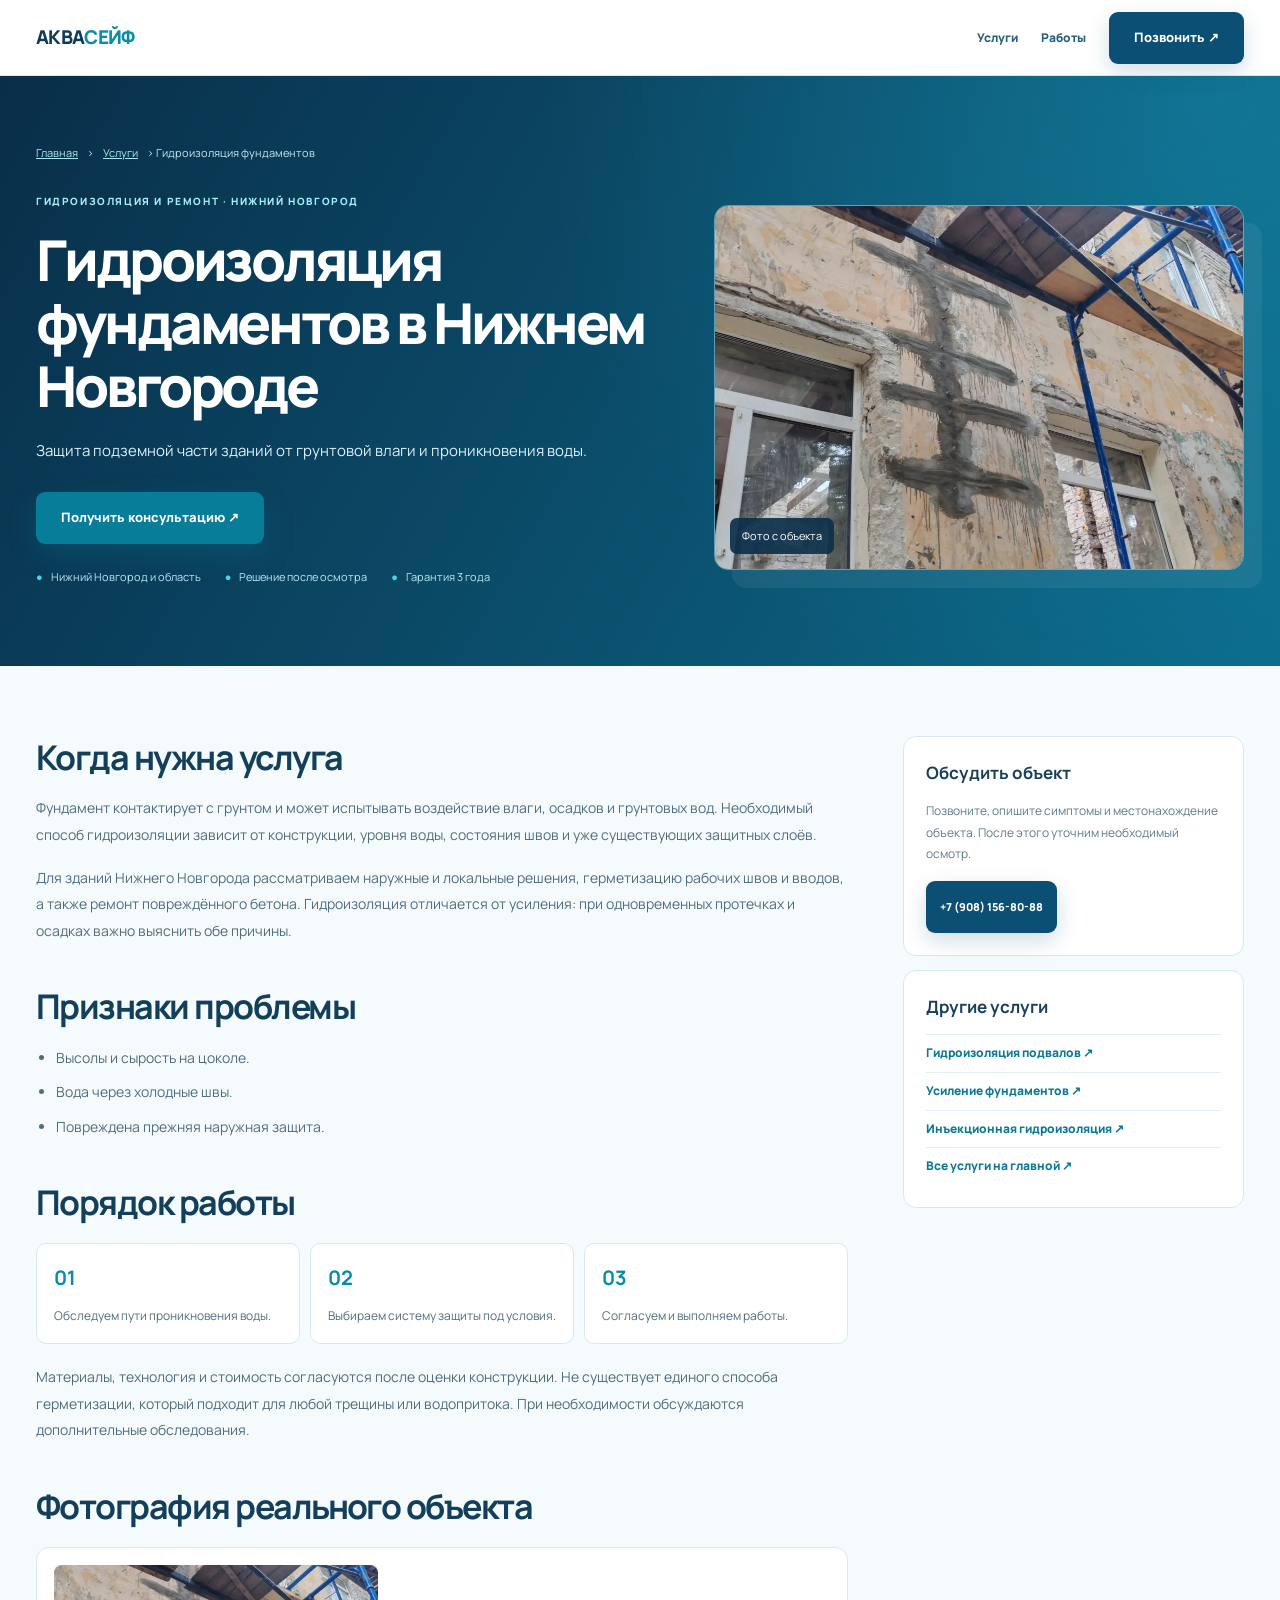
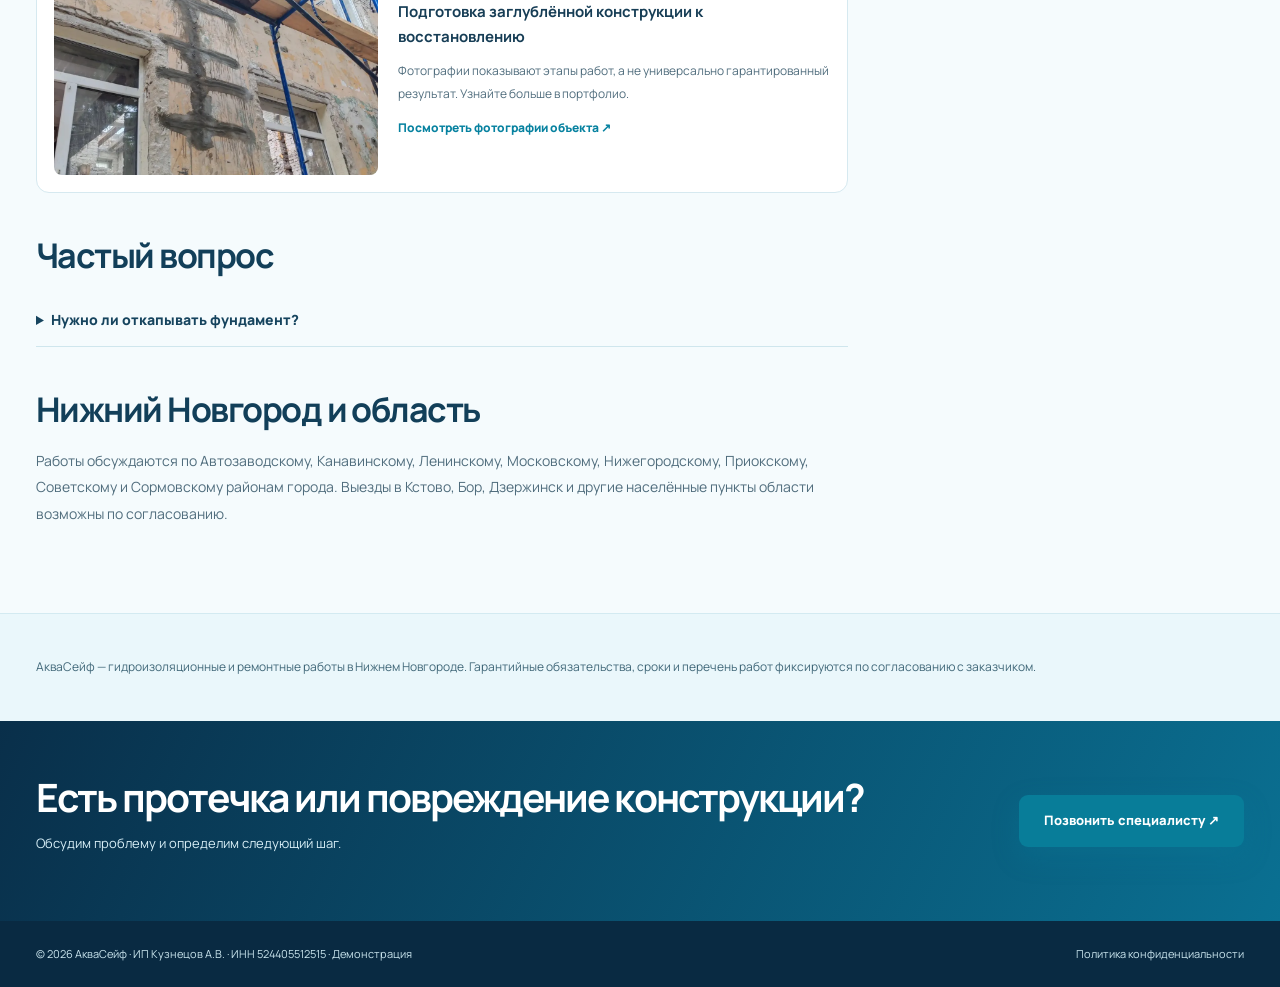
==== uslugi/gidroizolyatsiya-fundamentov/index.html @ 8ad3206c "feat: prepare local SEO service pages and improve AquaSeif indexing structure" ====
<!doctype html><html lang="ru"><head>
<meta charset="utf-8"><meta name="viewport" content="width=device-width,initial-scale=1"><meta name="theme-color" content="#0b4f74">
<title>Гидроизоляция фундаментов в Нижнем Новгороде | АкваСейф</title>
<meta name="description" content="Гидроизоляция фундаментов в Нижнем Новгороде. Защита подземной части зданий от грунтовой влаги и проникновения воды. Реальные фото и консультации. +7 (908) 156-80-88.">
<meta name="robots" content="noindex,nofollow">
<link rel="icon" href="../../assets/favicon.svg" type="image/svg+xml">
<link rel="preconnect" href="https://fonts.googleapis.com"><link rel="preconnect" href="https://fonts.gstatic.com" crossorigin>
<link href="https://fonts.googleapis.com/css2?family=Manrope:wght@400;500;600;700;800&display=swap" rel="stylesheet">
<link rel="stylesheet" href="../../assets/styles.css?v=seo-1">
<script type="application/ld+json">{"@context":"https://schema.org","@type":"Service","name":"Гидроизоляция фундаментов","serviceType":"Гидроизоляция фундаментов","provider":{"@type":"Organization","name":"АкваСейф","telephone":"+79081568088"},"areaServed":[{"@type":"City","name":"Нижний Новгород"},{"@type":"AdministrativeArea","name":"Нижегородская область"}]}</script></head>
<body class="seo-page"><a class="skip" href="#main">Перейти к содержимому</a>
<header class="seo-top"><div class="wrap seo-topinner"><a class="seo-brand" href="../../index.html">АКВА<span>СЕЙФ</span></a><nav class="seo-nav" aria-label="Навигация"><a href="../../index.html#services">Услуги</a><a href="../../index.html#case-studies">Работы</a><a class="button button-dark" href="tel:+79081568088">Позвонить ↗</a></nav></div></header>
<main id="main"><section class="seo-hero"><div class="wrap"><div class="seo-breadcrumbs"><a href="../../index.html">Главная</a><span>›</span><a href="../../index.html#services">Услуги</a><span>› Гидроизоляция фундаментов</span></div>
<div class="seo-herogrid"><div><span class="kicker">ГИДРОИЗОЛЯЦИЯ И РЕМОНТ · НИЖНИЙ НОВГОРОД</span><h1>Гидроизоляция фундаментов в Нижнем Новгороде</h1><p>Защита подземной части зданий от грунтовой влаги и проникновения воды.</p><a href="tel:+79081568088" class="button button-accent">Получить консультацию ↗</a><div class="seo-facts"><span>Нижний Новгород и область</span><span>Решение после осмотра</span><span>Гарантия 3 года</span></div></div>
<div class="seo-heroimg"><img src="../../assets/images/foundation-prep.webp" width="1000" height="900" alt="Подготовка заглублённой конструкции к восстановлению" fetchpriority="high"><span>Фото с объекта</span></div></div></div></section>
<div class="seo-body"><div class="wrap seo-bodygrid"><article class="seo-article">
<h2>Когда нужна услуга</h2><p>Фундамент контактирует с грунтом и может испытывать воздействие влаги, осадков и грунтовых вод. Необходимый способ гидроизоляции зависит от конструкции, уровня воды, состояния швов и уже существующих защитных слоёв.</p><p>Для зданий Нижнего Новгорода рассматриваем наружные и локальные решения, герметизацию рабочих швов и вводов, а также ремонт повреждённого бетона. Гидроизоляция отличается от усиления: при одновременных протечках и осадках важно выяснить обе причины.</p>
<h2>Признаки проблемы</h2><ul><li>Высолы и сырость на цоколе.</li><li>Вода через холодные швы.</li><li>Повреждена прежняя наружная защита.</li></ul>
<h2>Порядок работы</h2><div class="seo-steps"><div><b>01</b><p>Обследуем пути проникновения воды.</p></div><div><b>02</b><p>Выбираем систему защиты под условия.</p></div><div><b>03</b><p>Согласуем и выполняем работы.</p></div></div>
<p>Материалы, технология и стоимость согласуются после оценки конструкции. Не существует единого способа герметизации, который подходит для любой трещины или водопритока. При необходимости обсуждаются дополнительные обследования.</p>
<h2>Фотография реального объекта</h2><div class="seo-case"><img src="../../assets/images/foundation-prep.webp" width="750" height="600" loading="lazy" alt="Подготовка заглублённой конструкции к восстановлению"><div><strong>Подготовка заглублённой конструкции к восстановлению</strong><p>Фотографии показывают этапы работ, а не универсально гарантированный результат. Узнайте больше в портфолио.</p><a href="../../index.html#case-seams">Посмотреть фотографии объекта ↗</a></div></div>
<h2>Частый вопрос</h2><div class="seo-faq"><details><summary>Нужно ли откапывать фундамент?</summary><p>Не всегда. Локальные дефекты иногда устраняются изнутри, но для наружной защиты бывает нужен доступ к фундаменту.</p></details></div>
<h2>Нижний Новгород и область</h2><p>Работы обсуждаются по Автозаводскому, Канавинскому, Ленинскому, Московскому, Нижегородскому, Приокскому, Советскому и Сормовскому районам города. Выезды в Кстово, Бор, Дзержинск и другие населённые пункты области возможны по согласованию.</p>
</article><aside class="seo-side"><div class="seo-sidebox"><h3>Обсудить объект</h3><p>Позвоните, опишите симптомы и местонахождение объекта. После этого уточним необходимый осмотр.</p><a class="button button-dark" href="tel:+79081568088">+7 (908) 156-80-88</a></div><div class="seo-sidebox"><h3>Другие услуги</h3><a href="../gidroizolyatsiya-podvalov/">Гидроизоляция подвалов ↗</a><a href="../usilenie-fundamentov/">Усиление фундаментов ↗</a><a href="../inektsionnaya-gidroizolyatsiya/">Инъекционная гидроизоляция ↗</a><a href="../../index.html#services">Все услуги на главной ↗</a></div></aside></div></div>
<div class="seo-geo"><div class="wrap"><p>АкваСейф — гидроизоляционные и ремонтные работы в Нижнем Новгороде. Гарантийные обязательства, сроки и перечень работ фиксируются по согласованию с заказчиком.</p></div></div>
<div class="seo-bottomcta"><div class="wrap"><div><h2>Есть протечка или повреждение конструкции?</h2><p>Обсудим проблему и определим следующий шаг.</p></div><a class="button button-accent" href="tel:+79081568088">Позвонить специалисту ↗</a></div></div>
</main><footer class="seo-foot"><div class="wrap"><span>© 2026 АкваСейф · ИП Кузнецов А.В. · ИНН 524405512515 · Демонстрация</span><a href="../../privacy.html">Политика конфиденциальности</a></div></footer></body></html>
---- assets/styles.css ----
:root{--ink:#102630;--ink2:#193843;--accent:#78d9d3;--accent2:#32b6b5;--sand:#f5f5f0;--paper:#fff;--mist:#e9f0ef;--muted:#62727a;--line:#dce4e3;--radius:18px;--wrap:1240px;--ease:cubic-bezier(.22,1,.36,1)}
*,*::before,*::after{box-sizing:border-box}html{scroll-behavior:smooth;scroll-padding-top:90px}body{margin:0;background:var(--paper);color:var(--ink);font:15px/1.65 Manrope,Arial,sans-serif;-webkit-font-smoothing:antialiased}body.no-scroll{overflow:hidden}a{color:inherit;text-decoration:none}img,video,svg{max-width:100%}button,input,select,textarea{font:inherit}button{cursor:pointer}a,button{outline-offset:4px}::selection{background:#a5e7e0;color:#102630}.wrap{width:min(calc(100% - 72px),var(--wrap));margin:auto}.skip{position:fixed;left:16px;top:-80px;background:white;padding:12px 16px;z-index:300}.skip:focus{top:8px}.announcement{height:36px;background:#0b1d27;color:#b7c9ca;font-size:11px;font-weight:700;letter-spacing:.035em}.announcement-inner{height:100%;display:flex;justify-content:space-between;align-items:center}.live-dot,.photo-label-dot{display:inline-block;width:7px;height:7px;border-radius:50%;background:#83e8c7;box-shadow:0 0 0 4px rgba(131,232,199,.12);margin-right:9px}.site-header{background:#fff;border-bottom:1px solid #e4ebeb;position:sticky;top:0;z-index:90;transition:box-shadow .2s}.site-header.scrolled{box-shadow:0 8px 28px #0b263011}.nav-shell{min-height:82px;display:flex;align-items:center;gap:26px;justify-content:space-between}.logo{display:flex;align-items:center;gap:12px;flex-shrink:0}.logo-symbol{width:47px;height:47px;display:grid;place-items:center;background:var(--ink);border-radius:12px;color:var(--accent)}.logo-symbol svg{width:35px;height:35px}.logo-type strong{font-weight:800;font-size:23px;line-height:1;letter-spacing:-.055em;display:block}.logo-type strong span,.footer-brand span{color:#229eaa}.logo-type small{display:block;margin-top:4px;font-size:9px;letter-spacing:.05em;color:#63757b}.nav-links{display:flex;gap:24px;align-items:center}.nav-links a{font-weight:750;font-size:12px;white-space:nowrap;transition:color .2s}.nav-links a:hover{color:#16858f}.nav-contacts{display:flex;gap:22px;align-items:center}.header-phone{font-size:14px;font-weight:800;white-space:nowrap}.button{min-height:52px;padding:14px 24px;border:1px solid transparent;display:inline-flex;align-items:center;justify-content:space-between;gap:26px;font-weight:800;font-size:13px;border-radius:9px;transition:background .25s,transform .25s,color .25s,border-color .25s;white-space:nowrap;text-align:left}.button:not(:disabled):hover{transform:translateY(-3px)}.button span{font-size:20px;line-height:1}.button-small{min-height:42px;padding:10px 15px;gap:14px;font-size:11px}.button-dark{background:var(--ink);color:#fff}.button-dark:hover{background:#20515b}.button-accent{background:var(--accent);color:var(--ink)}.button-accent:hover{background:#a6f0e5}.button-outline{border-color:#ffffff66;color:white;background:#ffffff0d}.button-outline:hover{background:#ffffff22}.menu-toggle{display:none;width:44px;height:44px;border:1px solid var(--line);border-radius:9px;background:#fff;padding:13px;flex-direction:column;gap:5px}.menu-toggle span{height:2px;width:100%;background:var(--ink);transition:.2s}.hero{position:relative;overflow:hidden;background:#102630;color:#fff}.hero-backdrop{position:absolute;inset:0;pointer-events:none;background:radial-gradient(ellipse at 48% 5%,#26747755,transparent 55%),linear-gradient(120deg,#0d1d28,#132e37 64%,#112631)}.hero-backdrop:after{content:"";position:absolute;inset:0;background-image:linear-gradient(#ffffff04 1px,transparent 1px),linear-gradient(90deg,#ffffff04 1px,transparent 1px);background-size:60px 60px;mask-image:linear-gradient(to right,transparent,black)}.hero-grid{display:grid;grid-template-columns:1fr .86fr;align-items:center;gap:72px;min-height:690px;position:relative;z-index:1;padding-top:85px;padding-bottom:88px}.eyebrow,.kicker{display:inline-flex;align-items:center;gap:12px;font-size:10px;font-weight:800;letter-spacing:.16em;color:#128a91;text-transform:uppercase}.eyebrow-light{color:#92d9d6}.eyebrow-mark{width:24px;height:1px;background:currentColor}.hero h1{font-size:clamp(45px,5.8vw,78px);font-weight:800;line-height:1.075;letter-spacing:-.062em;margin:26px 0 26px}.hero h1 span{color:var(--accent)}.hero-lead{font-size:16px;line-height:1.9;color:#c4d6d8;max-width:570px;margin:0}.hero-buttons{display:flex;gap:14px;flex-wrap:wrap;margin:36px 0 52px}.hero-metrics{display:flex;gap:35px;flex-wrap:wrap;padding-top:28px;border-top:1px solid #ffffff2c}.hero-metrics div{display:flex;flex-direction:column;gap:1px}.hero-metrics strong{font-size:20px;letter-spacing:-.04em}.hero-metrics span{font-size:11px;color:#a7bfc2}.hero-media{position:relative;align-self:stretch;min-height:530px;border:1px solid #ffffff2e;border-radius:18px;overflow:hidden;background:#233a42;box-shadow:24px 30px 85px #06191c60}.hero-media>img{width:100%;height:100%;display:block;object-fit:cover;object-position:42% center;filter:contrast(1.05) saturate(.82)}.hero-media:after{content:"";position:absolute;inset:0;pointer-events:none;background:linear-gradient(180deg,#07192388,transparent 30%,transparent 60%,#071923bd)}.hero-photo-label{position:absolute;z-index:2;left:24px;top:24px;padding:11px 14px;background:#102d37e8;border:1px solid #ffffff50;border-radius:6px;font-size:9px;letter-spacing:.1em;font-weight:800}.photo-label-sep{opacity:.6;margin:0 6px}.hero-media-caption{position:absolute;z-index:2;bottom:28px;left:28px;right:28px;display:flex;align-items:end;gap:20px;color:#fff;font-size:11px;font-weight:700;line-height:1.6}.caption-numeral{font-size:38px;line-height:1;letter-spacing:-.05em;color:var(--accent);white-space:nowrap}.hero-watermark{position:absolute;bottom:-80px;left:50%;font-size:clamp(110px,19vw,300px);font-weight:800;letter-spacing:-.1em;color:#ffffff06;transform:translateX(-50%);white-space:nowrap;user-select:none}.proof-strip{border-bottom:1px solid #e0e7e5;background:#eef4f2}.proof-grid{display:grid;grid-template-columns:repeat(4,1fr)}.proof-grid>div{display:flex;gap:13px;align-items:center;border-right:1px solid #d6dfdc;padding:21px 22px;font-weight:700;font-size:11px}.proof-grid>div:first-child{padding-left:0}.proof-grid>div:last-child{border:0}.proof-num{color:#14858c;font-weight:800}.section{padding:110px 0}.section-heading{margin-bottom:45px}.section-heading.split{display:grid;grid-template-columns:1.2fr .7fr;gap:65px;align-items:end}.section-heading h2,.about h2,.faq h2,.contact-copy h2,.geo-section h2,.video-heading h2{font-size:clamp(36px,4.4vw,58px);letter-spacing:-.06em;line-height:1.14;margin:16px 0 0;font-weight:800}.section-heading h2 em,.about h2 em,.faq h2 em,.contact-copy h2 em,.geo-section h2 em{font-style:normal;color:#209da5}.section-heading p{color:#6c7c82;margin:0 0 4px;line-height:1.9;font-size:14px}.problem-grid{display:grid;grid-template-columns:repeat(4,1fr);gap:15px}.problem{display:flex;flex-direction:column;min-height:305px;border:1px solid #e2e9e8;background:var(--sand);padding:27px 25px;transition:transform .3s var(--ease),box-shadow .3s,border-color .3s;border-radius:12px}.problem:hover{transform:translateY(-7px);border-color:#9bccca;box-shadow:0 22px 40px #152d3315}.problem-idx{font-size:10px;color:#6f8588;letter-spacing:.08em;font-weight:800}.problem-glyph{font-size:45px;color:#3698a0;margin:21px 0 8px;line-height:1}.problem h3{font-size:19px;line-height:1.3;letter-spacing:-.04em;margin:12px 0 8px}.problem p{font-size:12px;color:#728086;line-height:1.85;margin:0 0 16px}.text-arrow{margin-top:auto;color:#167e87;font-weight:800;font-size:11px}.services{background:#102630;color:#fff;position:relative}.services:before{content:"";position:absolute;right:0;top:0;height:100%;width:35%;background:radial-gradient(circle at top,#1a5c5f44,transparent 60%);pointer-events:none}.section-heading.light p{color:#adc2c4}.section-heading.light .kicker{color:var(--accent)}.section-heading.light h2 em{color:var(--accent)}.service-list{border-top:1px solid #66808465}.service-item{display:grid;grid-template-columns:65px 1fr 36px;gap:20px;align-items:center;padding:25px 12px 25px 0;border-bottom:1px solid #66808465;transition:background .25s,padding .25s}.service-item:hover{background:#ffffff09;padding-left:15px}.service-item>span{font-size:11px;font-weight:800;color:#80d4d1}.service-item h3{margin:0 0 5px;line-height:1.35;letter-spacing:-.035em;font-size:22px}.service-item p{margin:0;color:#a9bfc1;font-size:12px}.service-item>b{font-size:26px;font-weight:400;color:var(--accent)}.engineering{background:#f3f6f4}.engineering-grid{display:grid;grid-template-columns:1.6fr .8fr;gap:22px}.diagram-card{padding:20px;border:1px solid #d5dfdb;border-radius:16px;background:#fff}.diagram-top{display:flex;justify-content:space-between;align-items:center;gap:12px;font-weight:800;font-size:9px;color:#60767b;letter-spacing:.065em}.diagram-status{color:#07947d}.diagram-status i{display:inline-block;width:7px;height:7px;background:#23b89c;border-radius:50%;margin-right:5px}.crack-svg{width:100%;height:auto;display:block;margin-top:10px}.diagram-water{animation:water-move 2s linear infinite}.diagram-legend{border-top:1px solid var(--line);padding-top:17px;display:flex;gap:18px;flex-wrap:wrap;font-size:10px;font-weight:700;color:#587176}.diagram-legend i{display:inline-block;width:16px;height:4px;vertical-align:middle;margin-right:4px;border-radius:5px}.legend-water{background:#0a9cb8}.legend-seal{background:#20b69a}.legend-pack{background:#273e43}.diagram-note{font-size:10px;color:#7a898d;margin:14px 0 0;line-height:1.7}.engineering-copy{padding:39px 33px;background:var(--ink);color:#fff;border-radius:16px;display:flex;flex-direction:column}.small-label{color:var(--accent);font-size:10px;font-weight:800;letter-spacing:.1em}.engineering-copy h3{font-size:29px;line-height:1.22;letter-spacing:-.045em;margin:19px 0}.engineering-copy p,.engineering-copy li{color:#bdd1d1;font-size:12px;line-height:1.9}.engineering-copy ul{padding-left:18px;margin:15px 0 30px}.engineering-copy li{margin:8px 0}.engineering-copy .button{margin-top:auto;background:var(--accent);color:var(--ink)}.portfolio-section{background:white}.portfolio-grid{display:grid;grid-template-columns:1.25fr repeat(2,1fr);grid-template-rows:265px 265px;gap:17px}.portfolio-card{position:relative;overflow:hidden;border-radius:12px;margin:0;background:#203942}.portfolio-card.featured{grid-row:span 2}.photo-open{display:block;width:100%;height:100%}.portfolio-card img{width:100%;height:100%;object-fit:cover;display:block;transition:transform .75s var(--ease),filter .4s;filter:saturate(.88)}.portfolio-card:hover img{transform:scale(1.045);filter:saturate(1.02)}.portfolio-card:after{content:"";position:absolute;bottom:0;left:0;right:0;height:55%;background:linear-gradient(transparent,#071b24d9);pointer-events:none}.portfolio-card figcaption{pointer-events:none;position:absolute;z-index:2;bottom:22px;left:23px;right:15px;color:#fff;display:flex;flex-direction:column;gap:6px}.portfolio-card figcaption span{color:#a2e2dc;font-size:10px;font-weight:800;letter-spacing:.08em}.portfolio-card figcaption strong{font-size:17px;line-height:1.35;letter-spacing:-.025em}.portfolio-foot{margin-top:23px;display:flex;gap:20px;justify-content:space-between;align-items:center}.portfolio-foot p{max-width:670px;color:#6c7c80;font-size:11px;line-height:1.8}.more-photos{border:none;background:transparent;color:#147d83;font-size:12px;font-weight:800;white-space:nowrap;padding:15px 0}.more-photos span{padding-left:15px}.extra-gallery:not([hidden]){margin-top:20px;display:grid;grid-template-columns:repeat(5,1fr);gap:15px}.extra-gallery figure{margin:0}.extra-gallery img{width:100%;height:205px;object-fit:cover;border-radius:10px;display:block}.extra-gallery figcaption{font-size:11px;margin-top:7px;color:#5b7074}.video-section{background:#edf3f0;padding:85px 0}.video-grid{display:grid;grid-template-columns:1fr 330px;align-items:center;gap:95px}.video-heading h2{margin-bottom:22px}.video-heading p{color:#667c7c;line-height:1.9;max-width:620px}.video-heading .video-note{font-size:11px;color:#77908d}.inline-action{font-size:13px;color:#177d85;font-weight:800;display:inline-flex;gap:20px;margin-top:18px}.video-frame{border:7px solid var(--ink);border-radius:18px;overflow:hidden;background:#0a232a;position:relative;box-shadow:20px 20px 0 #d4e2dd}.video-frame video{display:block;width:100%;aspect-ratio:9/16;max-height:540px;object-fit:cover}.video-tag{position:absolute;bottom:12px;left:12px;font-size:9px;font-weight:800;background:#102c33da;color:#fff;padding:7px 10px;pointer-events:none;letter-spacing:.06em}.about{background:#fff}.about-grid{display:grid;grid-template-columns:.85fr 1.15fr;gap:105px;align-items:center}.about-photo{position:relative;height:665px;overflow:hidden;border-radius:15px;background:var(--ink)}.about-photo img{height:100%;width:100%;object-fit:cover;object-position:50% 40%;filter:saturate(.7)}.about-photo span{position:absolute;bottom:0;left:0;right:0;background:#102630e9;padding:16px 24px;color:#dce8e8;font-size:10px;font-weight:800;letter-spacing:.07em}.about-copy .about-lead{font-size:15px;color:#667b7d;margin:27px 0;line-height:1.9}.about-steps{border-top:1px solid var(--line)}.about-steps>div{display:grid;grid-template-columns:50px 1fr;padding:21px 0;border-bottom:1px solid var(--line);gap:12px}.about-steps>div>span{font-size:12px;color:#13959a;font-weight:800;padding-top:5px}.about-steps h3{margin:0 0 6px;font-size:17px;letter-spacing:-.025em}.about-steps p{color:#6b7e81;font-size:12px;margin:0;line-height:1.8}.warranty{display:flex;gap:19px;align-items:center;background:#eaf4f0;padding:22px;margin-top:28px;border-radius:11px}.warranty-icon{font-size:32px;color:#13999b}.warranty strong{font-size:18px}.warranty p{margin:0;font-size:11px;color:#667c7b}.geo-section{background:var(--ink);color:#fff;padding:90px 0;overflow:hidden}.geo-grid{display:grid;grid-template-columns:1.4fr .65fr;gap:50px;align-items:center}.geo-section .kicker{color:var(--accent)}.geo-section h2 em{color:var(--accent)}.geo-section p{max-width:670px;color:#b5c8c7}.districts{display:flex;flex-wrap:wrap;gap:9px;margin-top:30px}.districts span{padding:8px 13px;border:1px solid #ffffff35;border-radius:100px;font-size:11px;color:#d8e6e6}.geo-side{display:flex;flex-direction:column;align-items:center;text-align:center}.big-52{font-size:clamp(120px,17vw,230px);font-weight:800;line-height:.9;letter-spacing:-.1em;color:#74d4cc}.geo-line{height:1px;width:100%;background:#ffffff4b;margin:28px 0}.geo-side>span{color:#bbd0d0;font-size:13px;line-height:2}.faq{background:#fafbf9}.faq-grid{display:grid;grid-template-columns:.85fr 1.15fr;gap:90px}.faq-grid>div:first-child p{color:#718184;line-height:1.9;margin-top:23px}.faq-list{border-top:1px solid #d7e0df}.faq-list details{border-bottom:1px solid #d7e0df}.faq-list summary{list-style:none;display:flex;gap:15px;justify-content:space-between;align-items:center;cursor:pointer;padding:26px 5px 26px 0;font-size:15px;font-weight:800}.faq-list summary::-webkit-details-marker{display:none}.faq-list summary span{font-size:24px;font-weight:400;color:#188b93;transition:transform .2s}.faq-list details[open] summary span{transform:rotate(45deg)}.faq-list details p{font-size:12px;color:#66777d;line-height:1.9;padding-right:35px;margin:0 0 22px}.contact-section{background:#102630;color:#fff;padding:100px 0}.contact-grid{display:grid;grid-template-columns:1fr .95fr;gap:90px;align-items:center}.contact-copy .kicker{color:var(--accent)}.contact-copy h2 em{color:var(--accent)}.contact-copy>p{color:#b5c9ca;max-width:480px;margin:25px 0;line-height:1.95}.contact-phone{border-top:1px solid #ffffff3a;margin-top:50px;padding-top:23px;display:flex;flex-direction:column;gap:5px}.contact-phone small{color:#b8cdce}.contact-phone a{font-size:clamp(25px,3vw,40px);font-weight:800;letter-spacing:-.05em}.contact-hint{margin-top:17px;color:#a7c3c2;font-size:11px}.form-card{background:#fff;color:var(--ink);padding:34px;border-radius:16px}.form-title{margin-bottom:25px}.form-title span{color:#138991;font-size:10px;font-weight:800;letter-spacing:.08em}.form-title h3{font-size:28px;letter-spacing:-.045em;line-height:1.2;margin:9px 0}.form-fields{display:grid;grid-template-columns:repeat(2,1fr);gap:17px}.form-fields label{display:flex;flex-direction:column;gap:8px;font-size:11px;font-weight:800;color:#4f676b}.form-fields .full{grid-column:1/-1}.form-fields input,.form-fields select,.form-fields textarea{min-width:0;width:100%;background:#f6f8f7;border:1px solid #dce5e1;border-radius:8px;padding:13px 14px;color:var(--ink);font-size:13px;outline:none;transition:border-color .2s}.form-fields :is(input,textarea,select):focus{border-color:#2aa9aa}.form-fields textarea{resize:vertical}.honeypot{position:absolute;left:-10000px;width:1px;height:1px;overflow:hidden}.consent{display:flex;align-items:flex-start;gap:9px;margin:20px 0 15px;font-size:10px;color:#67787c;line-height:1.7}.consent input{margin:3px 0 0;accent-color:#138b8c}.consent a{color:#088490;text-decoration:underline}.submit{width:100%;font-size:11px;gap:10px;white-space:normal}.submit:disabled{cursor:not-allowed;opacity:.68}.form-status{color:#677e80;font-size:10px;line-height:1.7;margin:12px 0 0}.footer{background:#0a1b24;color:#d1e1e0;padding:45px 0}.footer-grid{display:grid;grid-template-columns:1fr .7fr .9fr;gap:40px;align-items:start}.footer-brand{font-size:24px;letter-spacing:-.07em;font-weight:800}.footer p{color:#94afb0;font-size:11px;line-height:1.8;max-width:320px}.footer-links{display:grid;grid-template-columns:1fr 1fr;gap:11px 22px;font-size:11px}.footer-links a:hover{color:var(--accent)}.footer-end{text-align:right;display:flex;flex-direction:column;gap:15px}.footer-end a{font-size:21px;font-weight:800;letter-spacing:-.04em}.footer-end small{font-size:10px;color:#8ba5a5}.lightbox:not([hidden]){position:fixed;z-index:300;inset:0;background:#05151af0;display:flex;align-items:center;justify-content:center;padding:55px 20px}.lightbox img{max-width:100%;max-height:100%;object-fit:contain}.lightbox-close{position:absolute;top:10px;right:20px;color:#fff;background:transparent;border:none;font-size:42px}.reveal{opacity:0;transform:translateY(22px);transition:opacity .75s var(--ease),transform .75s var(--ease)}.reveal.visible{opacity:1;transform:translateY(0)}@keyframes water-move{to{stroke-dashoffset:-64}}
@media (max-width:1180px){.nav-links{gap:14px}.nav-contacts{gap:10px}.header-phone{font-size:12px}.hero-grid{gap:35px}.section-heading.split{gap:35px}.video-grid{gap:55px}.about-grid{gap:55px}.contact-grid{gap:55px}}
@media (max-width:980px){.wrap{width:min(calc(100% - 44px),var(--wrap))}.announcement-right{display:none}.nav-shell{min-height:72px}.nav-links{position:absolute;top:100%;left:0;right:0;background:#fff;box-shadow:0 22px 25px #0b263025;padding:20px 26px 27px;display:none;flex-direction:column;align-items:stretch;gap:0}.nav-links.open{display:flex}.nav-links a{padding:13px 0;border-bottom:1px solid #eef2f1;font-size:14px}.menu-toggle{display:flex}.header-button{display:none}.hero-grid{grid-template-columns:1fr 1fr;min-height:0;gap:25px;padding:65px 0}.hero h1{font-size:clamp(42px,5.8vw,62px)}.hero-media{min-height:510px}.hero-metrics{gap:18px}.proof-grid{grid-template-columns:repeat(2,1fr)}.proof-grid>div{border-bottom:1px solid #d6dfdc}.section{padding:80px 0}.problem-grid{grid-template-columns:repeat(2,1fr)}.problem{min-height:275px}.engineering-grid{grid-template-columns:1fr}.engineering-copy{padding:30px}.portfolio-grid{grid-template-columns:1fr 1fr;grid-template-rows:repeat(3,245px)}.portfolio-card.featured{grid-row:span 2}.video-grid{grid-template-columns:1fr 260px}.about-grid{grid-template-columns:1fr 1fr}.about-photo{height:580px}.faq-grid{gap:45px}.contact-grid{gap:30px}.extra-gallery:not([hidden]){grid-template-columns:repeat(3,1fr)}}
@media (max-width:690px){.wrap{width:calc(100% - 36px)}.announcement{height:32px;font-size:9px}.nav-shell{min-height:68px;gap:8px}.logo-symbol{width:40px;height:40px}.logo-symbol svg{width:29px}.logo-type strong{font-size:20px}.logo-type small{font-size:8px}.nav-contacts{margin-left:auto}.header-phone{font-size:0;white-space:nowrap}.header-phone:before{content:'Позвонить';font-size:11px;font-weight:800}.menu-toggle{width:42px;height:42px}.hero-grid{display:flex;flex-direction:column;align-items:stretch;padding:55px 0 45px;gap:34px}.hero h1{font-size:clamp(41px,10.3vw,59px);margin:23px 0;line-height:1.11}.hero-lead{font-size:14px;line-height:1.85}.hero-buttons{margin:27px 0 32px;gap:10px}.hero-buttons .button{flex:1 1 100%;min-height:52px}.hero-metrics{gap:10px;padding-top:21px}.hero-metrics div{flex:1 1 calc(33.333% - 10px)}.hero-metrics strong{font-size:13px}.hero-metrics span{font-size:9px}.hero-media{height:350px;min-height:0;align-self:stretch}.hero-media>img{object-position:center 44%}.hero-photo-label{top:13px;left:13px;font-size:8px;padding:7px 9px}.hero-media-caption{bottom:16px;left:15px}.caption-numeral{font-size:25px}.proof-grid{grid-template-columns:1fr 1fr}.proof-grid>div{padding:14px 7px 14px 0;font-size:10px;line-height:1.4}.proof-grid>div:nth-child(even){border-right:0;padding-left:12px}.section{padding:65px 0}.section-heading{margin-bottom:27px}.section-heading.split{grid-template-columns:1fr;gap:20px}.section-heading h2,.about h2,.faq h2,.contact-copy h2,.geo-section h2,.video-heading h2{font-size:clamp(35px,9vw,47px)}.section-heading p{font-size:12px}.problem-grid{grid-template-columns:1fr 1fr;gap:10px}.problem{padding:19px 15px;min-height:265px}.problem-idx{font-size:8px}.problem-glyph{font-size:31px;margin:14px 0 6px}.problem h3{font-size:15px}.problem p{font-size:10px;line-height:1.75}.problem .text-arrow{font-size:9px}.service-item{grid-template-columns:28px 1fr 20px;gap:9px;padding:18px 0}.service-item h3{font-size:17px}.service-item p{font-size:10px}.service-item>b{font-size:19px}.engineering .wrap{width:calc(100% - 24px)}.diagram-card{padding:12px}.diagram-top{font-size:7px;flex-wrap:wrap}.diagram-legend{font-size:9px;gap:8px}.engineering-copy{padding:28px 22px}.engineering-copy h3{font-size:25px}.portfolio-grid{grid-template-columns:1fr 1fr;grid-template-rows:repeat(3,205px);gap:9px}.portfolio-card figcaption{left:11px;bottom:11px;right:8px;gap:2px}.portfolio-card figcaption span{font-size:7px}.portfolio-card figcaption strong{font-size:11px}.portfolio-foot{align-items:flex-start;flex-direction:column;gap:5px}.portfolio-foot p{font-size:10px}.extra-gallery:not([hidden]){grid-template-columns:repeat(2,1fr);gap:10px}.extra-gallery img{height:160px}.video-section{padding:65px 0}.video-grid{grid-template-columns:1fr;gap:25px}.video-frame{width:min(320px,100%);margin:auto;border-width:6px;box-shadow:12px 12px 0 #d4e2dd}.about-grid{grid-template-columns:1fr;gap:35px}.about-photo{height:355px}.about-photo img{object-position:center 50%}.about-copy .about-lead{font-size:13px;margin:15px 0}.geo-section{padding:60px 0}.geo-grid{grid-template-columns:1fr;gap:25px}.geo-side{flex-direction:row;gap:20px;align-items:center;justify-content:flex-start;text-align:left}.big-52{font-size:95px}.geo-line{display:none}.geo-side>span{font-size:11px}.districts span{font-size:9px;padding:7px 10px}.faq-grid{grid-template-columns:1fr;gap:28px}.faq-list summary{font-size:12px;padding:19px 0}.contact-section{padding:65px 0}.contact-grid{grid-template-columns:1fr;gap:35px}.contact-phone{margin-top:25px}.form-card{padding:24px 19px}.form-fields{grid-template-columns:1fr;gap:12px}.form-title h3{font-size:25px}.footer-grid{grid-template-columns:1fr;gap:22px}.footer-end{text-align:left}.footer-links{max-width:350px}}
@media (max-width:370px){.wrap{width:calc(100% - 26px)}.logo-type strong{font-size:18px}.header-phone:before{font-size:10px}.hero h1{font-size:38px}.hero-metrics strong{font-size:11px}.problem-grid{grid-template-columns:1fr}.problem{min-height:220px}.portfolio-grid{grid-template-rows:repeat(3,175px)}}
@media (prefers-reduced-motion:reduce){html{scroll-behavior:auto}*,*::before,*::after{animation:none!important;transition:none!important}.reveal{opacity:1;transform:none}}


/* Demo v2.1: interactive engineering diagram and mobile-first actions */
.diagram-switch{display:flex;flex-wrap:wrap;gap:8px;padding:14px 16px 0}
.diagram-switch button{padding:11px 15px;min-height:44px;border:1px solid #b5c9c8;border-radius:8px;background:#e9f0ef;color:#31555d;font-size:12px;font-weight:800;transition:background .2s,border-color .2s,color .2s}
.diagram-switch button[aria-pressed="true"]{background:#102f39;color:#fff;border-color:#102f39}
.diagram-switch button:focus-visible{outline:3px solid #48b9b7;outline-offset:2px}
.diagram-stage-copy{font-size:12px;line-height:1.7;margin:0 16px 12px;padding:12px 15px;background:#e8f1ef;border-left:3px solid #2a9fac;color:#355a62}
.diagram-seal,.diagram-packer,.diagram-water{transition:opacity .45s ease}
.diagram-card[data-stage="water"] .diagram-seal,.diagram-card[data-stage="water"] .diagram-packer{opacity:0}
.diagram-card[data-stage="sealed"] .diagram-water{opacity:0;animation:none}
.diagram-card[data-stage="water"] .legend-seal{opacity:.4}
.mobile-contact-bar{display:none}
.lightbox-prev,.lightbox-next{position:absolute;top:50%;transform:translateY(-50%);z-index:1;width:48px;height:56px;border:1px solid #ffffff55;background:#0c2d37b8;color:#fff;font-size:35px;border-radius:10px}
.lightbox-prev{left:15px}.lightbox-next{right:15px}
.lightbox-counter{position:absolute;bottom:14px;left:50%;transform:translateX(-50%);color:#e5f0f0;background:#102630bb;padding:5px 13px;border-radius:20px;font-size:12px;font-weight:800}
.lightbox-close{z-index:2}
@media(max-width:690px){
 body{padding-bottom:calc(68px + env(safe-area-inset-bottom,0px))}
 .mobile-contact-bar{position:fixed;bottom:0;left:0;right:0;display:flex;gap:8px;padding:9px 13px calc(9px + env(safe-area-inset-bottom,0px));z-index:110;background:#ffffffed;backdrop-filter:blur(14px);border-top:1px solid #dae6e5;box-shadow:0 -8px 30px #10263016}
 .mobile-contact-bar a{min-width:0;flex:1;display:flex;justify-content:space-between;align-items:center;gap:5px;min-height:46px;border-radius:9px;padding:10px 15px;font-size:12px;font-weight:800}
 .mobile-call{background:#102f39;color:#fff}
 .mobile-portfolio{background:#e5f0ef;color:#16424c}
 .mobile-contact-bar a span{font-size:18px}
 .diagram-switch{padding:8px 8px 0;gap:6px}
 .diagram-switch button{flex:1;min-width:0;padding:10px 7px;font-size:10px}
 .diagram-stage-copy{margin:8px 8px 10px;padding:10px 12px;font-size:11px}
 .lightbox:not([hidden]){padding:70px 8px}
 .lightbox-prev,.lightbox-next{width:40px;height:49px;font-size:29px;top:auto;bottom:22px;transform:none}
 .lightbox-prev{left:12px}.lightbox-next{right:12px}
 .lightbox-counter{bottom:34px}
}


/* AquaSeif project case galleries and specialist qualification — 2026 */
.case-studies[hidden],.case-study[hidden],.specialist-section[hidden]{display:none!important}
.case-studies{background:#f3f7f5}
.case-stack{display:grid;gap:22px}
.case-study{display:grid;grid-template-columns:minmax(280px,.84fr) minmax(0,1.16fr);gap:34px;align-items:center;border:1px solid #dce6e2;background:#fff;border-radius:18px;padding:24px;box-shadow:0 10px 35px #123b3110}
.case-study-info{padding:14px 6px 14px 16px;display:flex;flex-direction:column;align-items:flex-start}
.case-study-index{display:flex;gap:12px;align-items:center;color:#168993;font-size:10px;letter-spacing:.095em;font-weight:800}
.case-study-index i{width:18px;height:1px;background:#9ab2ae}
.case-study-info h3{font-size:clamp(26px,3vw,39px);letter-spacing:-.05em;line-height:1.2;margin:21px 0 17px}
.case-intro{font-size:14px;line-height:1.85;color:#334b51;font-weight:700;margin:0}
.case-detail{font-size:12px;line-height:1.9;color:#6d8181;margin:16px 0 24px}
.case-cta{border-bottom:1px solid #178d92;padding-bottom:5px;font-size:13px;color:#157e85;font-weight:800;display:inline-flex;align-items:center;gap:12px}
.case-cta:hover{color:#094a57}
.case-photo-counter{font-size:10px;color:#7d9191;margin-top:30px}
.case-study-photos{min-width:0;display:grid;grid-template-columns:repeat(4,minmax(0,1fr));grid-template-rows:155px 155px;gap:9px}
.case-study-frame{margin:0;min-width:0;min-height:0;border-radius:11px;overflow:hidden;background:#d8e3e0}
.case-study-main{grid-column:span 2;grid-row:span 2}
.case-study-frame a{height:100%;width:100%;display:block;position:relative;overflow:hidden}
.case-study-frame img{width:100%;height:100%;object-fit:cover;display:block;transition:transform .45s cubic-bezier(.2,1,.3,1);filter:saturate(.86)}
.case-study-frame a:hover img{transform:scale(1.05)}
.frame-number{position:absolute;bottom:9px;right:9px;color:#fff;background:#092731c9;padding:4px 8px;border-radius:5px;font-size:9px;font-weight:800}
.case-end{display:flex;align-items:center;justify-content:space-between;gap:20px;margin-top:25px}
.case-end p{color:#6e8281;font-size:11px;max-width:620px;line-height:1.7;margin:0}
.specialist-section{background:#fff}
.specialist-panel{display:grid;grid-template-columns:minmax(300px,.85fr) minmax(0,1.15fr);gap:65px;align-items:center;padding:0 0 55px;border-bottom:1px solid #d7e5e2}
.specialist-portrait{align-self:stretch;position:relative;min-height:490px;background:linear-gradient(135deg,#e9f1ee,#f6f8f7);border-radius:18px;overflow:hidden;box-shadow:15px 15px 0 #e3f0eb}
.specialist-portrait img{height:100%;width:100%;object-fit:cover;object-position:center top;display:block}
.specialist-portrait-label{position:absolute;bottom:0;left:0;right:0;background:linear-gradient(transparent,#0d2939ef);color:#fff;padding:50px 25px 20px;display:flex;flex-direction:column}
.specialist-portrait-label span{font-weight:800;font-size:17px;letter-spacing:.015em}
.specialist-portrait-label small{color:#c0ded7;font-size:11px}
.specialist-content h2{font-size:clamp(37px,4.4vw,59px);letter-spacing:-.06em;line-height:1.12;margin:17px 0 22px}
.specialist-content h2 em{font-style:normal;color:#168e94}
.specialist-name{font-size:19px;font-weight:800;color:#193843!important}
.specialist-content p{line-height:1.85;font-size:14px;color:#647978;margin:0 0 21px}
.specialist-facts{display:grid;grid-template-columns:repeat(3,minmax(0,1fr));gap:12px;border-top:1px solid #d5e3e0;border-bottom:1px solid #d5e3e0;padding:22px 0;margin:30px 0 22px}
.specialist-facts div{display:flex;flex-direction:column;gap:5px}
.specialist-facts strong{font-size:clamp(20px,2.5vw,28px);color:#0e3840;line-height:1.1;letter-spacing:-.055em}
.specialist-facts span{font-size:10px;color:#6c8584;line-height:1.6}
.specialist-content .specialist-note{font-size:11px;color:#7a8e8d;margin-bottom:24px}
.credentials-panel{display:grid;grid-template-columns:.9fr 1.1fr;align-items:start;gap:40px;padding-top:55px}
.credentials-intro h3{font-size:clamp(25px,3vw,35px);line-height:1.23;letter-spacing:-.045em;margin:16px 0}
.credentials-intro p{max-width:500px;font-size:12px;line-height:1.9;color:#677d7c}
.credentials-items{display:grid;grid-template-columns:repeat(2,minmax(0,1fr));gap:15px}
.credential-card{display:flex;flex-direction:column;min-width:0;background:#f1f5f3;border:1px solid #dae5e1;border-radius:13px;padding:10px;transition:transform .2s,box-shadow .2s}
.credential-card:hover{transform:translateY(-4px);box-shadow:0 12px 25px #123a3117}
.credential-card img{height:165px;width:100%;object-fit:contain;border-radius:7px;background:#e1e8e4}
.credential-card>span{display:flex;flex-direction:column;gap:3px;padding:12px 8px 8px}
.credential-card strong{font-size:11px;line-height:1.4}
.credential-card small{color:#16868a;font-size:10px}
.credential-card b{font-size:14px}
@media(max-width:1000px){
.case-study{grid-template-columns:1fr;gap:22px}
.case-study-info{padding:10px 5px}
.case-study-info h3{margin:14px 0}
.case-study-photos{grid-template-rows:160px 160px}
.specialist-panel{gap:28px;grid-template-columns:.8fr 1.2fr}
.credentials-panel{grid-template-columns:1fr 1fr;gap:25px}
}
@media(max-width:690px){
.case-studies .wrap{width:calc(100% - 24px)}
.case-study{padding:13px;gap:12px;border-radius:13px}
.case-study-info{padding:9px 7px}
.case-study-index{font-size:8px;letter-spacing:.045em}
.case-study-info h3{font-size:25px;margin:13px 0}
.case-intro{font-size:12px}
.case-detail{font-size:11px;margin:12px 0 14px}
.case-photo-counter{margin-top:16px}
.case-study-photos{grid-template-columns:repeat(2,minmax(0,1fr));grid-template-rows:190px 115px 115px;gap:7px}
.case-study-main{grid-column:span 2;grid-row:auto}
.case-end{flex-direction:column;align-items:stretch}
.case-end .button{white-space:normal}
.specialist-panel{grid-template-columns:1fr;gap:30px;padding-bottom:34px}
.specialist-portrait{min-height:0;height:400px;max-width:450px;width:100%;margin:0 auto;box-shadow:9px 9px 0 #e3f0eb}
.specialist-content h2{font-size:38px}
.specialist-content p{font-size:12px}
.specialist-name{font-size:16px!important}
.specialist-facts{gap:8px;margin:18px 0}
.specialist-facts strong{font-size:20px}
.specialist-facts span{font-size:9px}
.credentials-panel{grid-template-columns:1fr;padding-top:35px;gap:18px}
.credentials-items{gap:9px}
.credential-card img{height:125px}
.credential-card strong{font-size:10px}
.credential-card small{font-size:9px}
}
@media(max-width:375px){
.specialist-facts{grid-template-columns:1fr}
.specialist-facts div{flex-direction:row;align-items:center;justify-content:space-between;gap:12px}
.specialist-facts span{max-width:55%;text-align:right}
}
@media(prefers-reduced-motion:reduce){.case-study-frame img{transition:none}}




/* AquaSeif 4.0 — OCEAN / WATER ENGINEERING
   Built as one coherent override. No yellow, orange or green brand palette.
   Clear depth, cyan flow, cold-water surfaces. */
:root{
  --ink:#14384c;
  --ink2:#1b5470;
  --accent:#74ddec;
  --accent2:#087d99;
  --sand:#f5fbfd;
  --paper:#ffffff;
  --mist:#e9f7fb;
  --muted:#5c7481;
  --line:#d1e6ed;
}
body{background:#ffffff;color:var(--ink)}
::selection{background:#b0eef5;color:#0d3150}
a:focus-visible,button:focus-visible,input:focus-visible,select:focus-visible,textarea:focus-visible{outline:3px solid #00a8ca;outline-offset:3px}
.announcement{background:#092a43;color:#dbf5ff}
.announcement .live-dot,.live-dot,.photo-label-dot{background:#45e3f0;box-shadow:0 0 0 4px #45e3f037}
.site-header{background:#ffffffeb;border-bottom-color:#d6e9f0;backdrop-filter:blur(14px)}
.site-header.scrolled{box-shadow:0 8px 28px #0d486724}
.logo-symbol{background:linear-gradient(135deg,#0b4f74,#00a0c1);color:#fff;box-shadow:0 7px 20px #087d9933}
.logo-type strong span,.footer-brand span{color:#0087a5}
.logo-type small{color:#5c7b89}
.nav-links a{color:#1d4b62}
.nav-links a:hover{color:#087d99}
.header-phone{color:#0b5876}
.menu-toggle{border-color:#c6e1ea}
.menu-toggle span{background:#0d4667}
.button-dark{background:#0b4f74;color:#fff;box-shadow:0 8px 22px #0b4f7430}
.button-dark:hover{background:#083b58}
.button-accent{background:#087d99;color:#fff;box-shadow:0 10px 27px #087d9942}
.button-accent:hover{background:#055e79;color:#fff}
.button-outline{border-color:#c7eeff9e;background:#ffffff0c;color:#fff}
.button-outline:hover{background:#d4f5ff22}
.hero{background:#0b4f74;color:#fff}
.hero-backdrop{
  background:
    radial-gradient(ellipse at 14% -12%,#20bfe456,transparent 58%),
    radial-gradient(ellipse at 85% 75%,#15add663,transparent 52%),
    linear-gradient(115deg,#092942 0%,#0b4b71 45%,#087da0 100%);
}
.hero-backdrop::before{
  content:"";position:absolute;width:84%;height:130%;right:-22%;top:-15%;opacity:.29;
  background:repeating-radial-gradient(ellipse at 46% 50%,transparent 0 38px,#b2f7ff21 39px 41px,transparent 42px 73px);
  transform:rotate(-15deg);pointer-events:none;
  animation:aquaseif-tide 23s ease-in-out infinite alternate;
}
.hero-backdrop:after{
  background-image:linear-gradient(#c1f3ff0b 1px,transparent 1px),linear-gradient(90deg,#c1f3ff0b 1px,transparent 1px);
  mask-image:linear-gradient(90deg,transparent,#000);
}
@keyframes aquaseif-tide{from{transform:rotate(-15deg) scale(1)}to{transform:rotate(-12deg) scale(1.09)}}
.hero h1 span{color:#a7f2ff}
.hero-lead{color:#e2f5fe}
.eyebrow-light{color:#b4f2fa}
.eyebrow-mark{background:#34d4e8}
.hero-metrics strong{color:#fff}
.hero-metrics span,.hero-metrics small{color:#d7ecf7}
.hero-metrics div{border-color:#addff34a}
.hero-media{background:#093e59;border:2px solid #92eaff8a;box-shadow:20px 26px 60px #05233873}
.hero-media>img{filter:contrast(1.07) saturate(1.05)}
.hero-media:after{background:linear-gradient(0deg,#06395190,transparent 67%)}
.hero-photo-label{background:#093a56e8;border-color:#a0e6fa6b}
.hero-watermark{color:#ffffff0b}
.hero .button-accent{background:#0a8cab;color:#fff;box-shadow:0 12px 31px #00a7c745}
.hero .button-accent:hover{background:#076b8d}
.proof-strip{background:#eaf7fc;border-bottom-color:#cce6f0}
.proof-grid>div{border-right-color:#c5e3ef;color:#255c72}
.proof-num{color:#087f9d}
.kicker,.eyebrow{color:#0a87a3}
.section-heading h2 em,.about h2 em,.faq h2 em{color:#087d99}
.section-heading p{color:#617b88}
.problems{background:linear-gradient(180deg,#fff,#f3fafe)}
.problem{
  position:relative;overflow:hidden;background:#fff;border:1px solid #d7e9f1;
  box-shadow:0 13px 28px #0a65831a;
}
.problem:before{
  content:"";position:absolute;left:0;top:0;height:4px;width:100%;
  background:linear-gradient(90deg,#0a648c,#26c1d7);
}
.problem:hover{border-color:#8dd4e6;box-shadow:0 22px 42px #0d65832b}
.problem-idx{color:#648390}
.problem-glyph{color:#0e91b0}
.problem h3{color:#153e54}
.problem p{color:#5a7180}
.problem .text-arrow,.text-arrow{color:#087d99}
.services{
  background:
    radial-gradient(ellipse at right top,#12b6d23b,transparent 52%),
    linear-gradient(130deg,#092f4d 0%,#0b557e 63%,#057b9a 100%);
}
.services:before{background:radial-gradient(circle at 100% 0%,#57d8ec45,transparent 64%)}
.section-heading.light .kicker{color:#a1eaf5}
.section-heading.light h2 em{color:#91effb}
.section-heading.light p{color:#e0f3ff}
.services .service-item{border-bottom-color:#b1e0f451}
.services .service-item:hover{background:#ffffff17}
.services .service-item>span{color:#94e7f6}
.services .service-item h3{color:#fff}
.services .service-item p{color:#d9eff9}
.services .service-item>b{color:#a7edfb}
.engineering{background:#eaf7fc}
.diagram-card{background:#fff;border:1px solid #c9e3ed;box-shadow:0 17px 43px #11577619}
.diagram-top{color:#4e7d8c}
.diagram-status i{background:#13acd1}
.diagram-switch button{border-color:#c3e1eb;background:#eaf6fb;color:#245d73}
.diagram-switch button[aria-pressed="true"]{background:#0b6485;border-color:#0b6485;color:#fff}
.diagram-stage-copy{border-left-color:#0997bb;background:#e8f6fb;color:#28576c}
.engineering-copy{background:linear-gradient(145deg,#0b3049,#0b5976);color:#fff}
.engineering-copy p,.engineering-copy li{color:#d9edf7}
.engineering-copy .small-label{color:#96e7f4}
.engineering-copy .button{background:#087d99;color:#fff}
.portfolio-section{background:#fff}
.portfolio-card{background:#0d3654;border-radius:16px;box-shadow:0 14px 33px #0c527723}
.portfolio-card img{filter:contrast(1.035) saturate(1.03)}
.portfolio-card:hover img{filter:contrast(1.07) saturate(1.1)}
.portfolio-card:after{background:linear-gradient(transparent,#072b48c9)}
.more-photos{border-color:#9acfe1;color:#076a8c}
.extra-gallery figure{background:#f0f8fb}
.case-studies{background:linear-gradient(180deg,#eaf7fc,#f7fcff)}
.case-study{background:#fff;border-color:#d2e7f0;box-shadow:0 14px 35px #0b617e1b}
.case-study:nth-child(3n + 2){background:#f8fcfe;border-color:#aedbe9}
.case-study-index{color:#087f9f}
.case-study-index i{background:#71bcd2}
.case-study-info h3{color:#163d58}
.case-intro{color:#315e74}
.case-detail,.case-photo-counter,.case-end p{color:#5f7988}
.case-cta{color:#087b98;border-bottom-color:#0a91b0}
.case-cta:hover{color:#075875}
.case-study-frame{background:#d9eef5;border-radius:12px}
.frame-number{background:#0b4966e6;color:#fff}
.video-section{background:linear-gradient(125deg,#e8f6fb,#f8fcfe)}
.video-heading h2{color:#123d55}
.video-heading p,.video-heading .video-note{color:#587584}
.inline-action{color:#087d99}
.video-frame{border-color:#0b4566;background:#0b3049;box-shadow:19px 19px 0 #c9e5ee}
.video-tag{background:#0b4e71e6}
.about{background:#fff}
.about-photo{background:#0c5676;box-shadow:0 18px 42px #115f7f26}
.about-steps>div>span{color:#0d8ca9}
.warranty{background:#eaf7fc;border:1px solid #cce5ef}
.warranty-icon{color:#087d99}
.specialist-section{background:#fff}
.specialist-portrait{background:linear-gradient(135deg,#e0f1f8,#f7fbfc);box-shadow:15px 15px 0 #d7ebf4}
.specialist-portrait-label{background:linear-gradient(transparent,#0c3855ef)}
.specialist-content h2 em{color:#087d99}
.specialist-name{color:#195b77!important}
.specialist-content p,.credentials-intro p{color:#617988}
.specialist-facts{border-top-color:#cde5ef;border-bottom-color:#cde5ef}
.specialist-facts strong{color:#086b88}
.specialist-facts span{color:#587788}
.credential-card{background:#f0f8fb;border-color:#d2e7ef}
.credential-card img{background:#e4eef2}
.credential-card small{color:#087d99}
.geo-section{background:linear-gradient(120deg,#0b3d60,#087b9b);color:#fff}
.geo-section .kicker{color:#b0f1fc}
.geo-section h2 em{color:#9aecfa}
.geo-section p{color:#dbf3fa}
.geo-side .big-52{color:#ffffff26}
.districts span{background:#ffffff13;border-color:#b6e9f45b}
.faq{background:#f0f9fc}
.faq-list,.faq-list details{border-color:#cde5ee}
.faq-list summary{color:#183f56}
.faq-list details p{color:#577584}
.contact-section{
  background:radial-gradient(ellipse at 92% 16%,#21b9dc3f,transparent 50%),linear-gradient(125deg,#092b46,#0a6287);
  color:#fff;
}
.contact-copy .kicker{color:#a0e9f7}
.contact-copy h2 em{color:#a5effb}
.contact-copy>p{color:#dbf1fa}
.contact-phone a{color:#fff}
.form-card{background:#fff;border:1px solid #d6edf4;box-shadow:0 22px 70px #063c5d77}
.form-title span{color:#087d99}
.form-fields input:focus,.form-fields select:focus,.form-fields textarea:focus{border-color:#0c92b1}
.form-status{color:#5b7887}
.footer{background:#091f32;color:#e4f3fc}
.footer p{color:#b8d6e6}
.footer-links a:hover{color:#8fdfef}
.mobile-contact-bar{border-top-color:#c9e2eb;background:#f8fcffed;box-shadow:0 -8px 28px #0b52761d}
.mobile-call{background:#087d99;color:#fff}
.mobile-call:hover{background:#065f7b}
.mobile-portfolio{background:#e0f4fb;color:#0a5175}
.mobile-portfolio:hover{background:#d0edf7}
.lightbox-prev,.lightbox-next{background:#0b4566cc}
@media(max-width:980px){
  .nav-links.open{background:#fff;border-color:#d5e8f1;box-shadow:0 18px 32px #124c661c}
}
@media(max-width:690px){
  .hero{background:#0b4f74}
  .hero-backdrop{
    background:radial-gradient(ellipse at 93% -8%,#18afd35c,transparent 59%),linear-gradient(145deg,#092e4b,#0b597d 76%,#0781a0);
  }
  .hero-backdrop::before{width:130%;right:-65%;opacity:.24}
  .mobile-contact-bar{box-shadow:0 -9px 28px #0e59751d}
  .case-studies{background:#edf8fc}
  .case-study:nth-child(3n + 2){background:#fff}
}
@media(prefers-reduced-motion:reduce){
  .hero-backdrop::before{animation:none!important}
  .button-accent,.problem,.portfolio-card img{transition:none!important}
}


/* Footer contact details and original operator identifiers (v4.1) */
.footer{padding:56px 0 30px}
.footer-grid{grid-template-columns:minmax(260px,1.35fr) minmax(160px,.75fr) minmax(220px,1fr);align-items:start;column-gap:clamp(24px,4vw,68px);row-gap:26px}
.footer-company p{max-width:365px;margin:10px 0 0}
.footer-requisites{margin-top:24px;display:flex;flex-direction:column;align-items:flex-start;gap:7px;font-size:12px;line-height:1.65}
.footer-requisites .footer-phone{font-size:16px;font-weight:800;color:#76e2f1;letter-spacing:-.025em;text-decoration:none}
.footer-requisites .footer-phone:hover{color:#b4f3fc}
.footer-requisites strong{color:#f3f9fe;font-size:12px;font-weight:800}
.footer-requisites>span{color:#e6f1f8;font-size:12px;font-weight:700}
.footer-links{padding-top:8px}
.footer-end{gap:28px;padding-top:8px;align-items:flex-end}
.footer-end .footer-policy-link{color:#7cdeee;text-align:right;text-decoration:underline;text-underline-offset:4px;text-decoration-color:#7cdeee88;font-size:12px;letter-spacing:0;font-weight:700;line-height:1.6}
.footer-end .footer-policy-link:hover{color:#fff;text-decoration-color:#fff}
.footer-end small{color:#a8c5d2;line-height:1.7;text-align:right}
@media(max-width:980px){
 .footer-grid{grid-template-columns:minmax(220px,1.2fr) minmax(150px,.8fr)}
 .footer-end{grid-column:1/-1;align-items:flex-start;padding-top:12px;border-top:1px solid #a8d7e22d}
 .footer-end .footer-policy-link,.footer-end small{text-align:left}
}
@media(max-width:620px){
 .footer{padding:40px 0 26px}
 .footer-grid{grid-template-columns:1fr;gap:25px}
 .footer-company p{max-width:100%}
 .footer-requisites{margin-top:20px}
 .footer-links{grid-template-columns:repeat(2,minmax(0,1fr));padding-top:0;gap:14px}
 .footer-end{grid-column:auto;gap:15px}
}


/* AquaSeif — searchable service landing pages */
.seo-service-extras{margin:26px 0 0;padding:18px;display:flex;gap:13px 25px;flex-wrap:wrap;align-items:center;border:1px solid #b5eaf859;border-radius:12px;background:#ffffff0d}
.seo-service-extras span{color:#d1f1fa;font-weight:700;font-size:12px}
.seo-service-extras a{color:#a3ebf6;font-weight:800;font-size:12px;text-decoration:underline;text-underline-offset:4px}
.seo-page{background:#f5fbfd;color:#153b52}
.seo-page .seo-top{position:sticky;top:0;z-index:50;background:#fffffff2;border-bottom:1px solid #d6e9f1;backdrop-filter:blur(12px)}
.seo-page .seo-topinner{min-height:75px;display:flex;justify-content:space-between;align-items:center;gap:15px}
.seo-page .seo-brand{font-size:19px;font-weight:900;color:#0e3c58;letter-spacing:-.035em}
.seo-page .seo-brand span{color:#0b8da8}
.seo-page .seo-nav{display:flex;align-items:center;gap:23px}
.seo-page .seo-nav>a:not(.button){color:#256078;font-size:12px;font-weight:800}
.seo-page .seo-breadcrumbs{display:flex;flex-wrap:wrap;gap:9px;margin:0 0 26px;color:#c4e6f0;font-size:11px}
.seo-page .seo-breadcrumbs a{color:#a8e9f4;text-decoration:underline}
.seo-page .seo-hero{padding:68px 0 80px;background:radial-gradient(circle at 95% 4%,#21b0d049,transparent 50%),linear-gradient(120deg,#092e49,#0c6b8b);color:#fff}
.seo-page .seo-herogrid{display:grid;grid-template-columns:1.08fr .92fr;align-items:center;gap:55px}
.seo-page .seo-hero .kicker{color:#a4eff9}
.seo-page .seo-hero h1{font-size:clamp(32px,4.4vw,57px);line-height:1.12;letter-spacing:-.055em;font-weight:850;margin:15px 0 20px}
.seo-page .seo-hero p{font-size:15px;line-height:1.8;color:#dceff7;margin:0 0 28px}
.seo-page .seo-heroimg{height:365px;overflow:hidden;position:relative;border-radius:14px;border:1px solid #9de1ee89;box-shadow:18px 18px 0 #ffffff10}
.seo-page .seo-heroimg img{width:100%;height:100%;object-fit:cover;display:block}
.seo-page .seo-heroimg span{position:absolute;bottom:15px;left:15px;padding:9px 12px;border-radius:7px;background:#092e49e6;color:#fff;font-size:11px}
.seo-page .seo-facts{margin:24px 0 0;display:flex;flex-wrap:wrap;gap:10px 24px;font-size:11px;color:#bce8f4}
.seo-page .seo-facts span:before{content:"●";color:#45d6e8;margin-right:8px}
.seo-page .seo-body{padding:70px 0}
.seo-page .seo-bodygrid{display:grid;grid-template-columns:minmax(0,1.55fr) minmax(220px,.65fr);gap:55px;align-items:start}
.seo-page .seo-article h2{font-size:clamp(24px,3vw,34px);line-height:1.24;letter-spacing:-.045em;margin:41px 0 17px;color:#123f59}
.seo-page .seo-article h2:first-child{margin-top:0}
.seo-page .seo-article p,.seo-page .seo-article li{font-size:14px;line-height:1.9;color:#506d7d;margin:0 0 16px}
.seo-page .seo-article ul{padding-left:20px;margin:0 0 24px}
.seo-page .seo-article li{margin-bottom:8px}
.seo-page .seo-steps{display:grid;grid-template-columns:repeat(3,minmax(0,1fr));gap:10px;margin:20px 0}
.seo-page .seo-steps div{border:1px solid #d6e9f0;border-radius:10px;background:#fff;padding:17px}
.seo-page .seo-steps b{display:block;font-size:20px;color:#078da9;margin-bottom:12px}
.seo-page .seo-steps p{font-size:12px;line-height:1.65;margin:0}
.seo-page .seo-case{display:grid;grid-template-columns:minmax(170px,.75fr) 1fr;align-items:center;gap:20px;border:1px solid #d6e9f0;border-radius:13px;background:#fff;padding:17px;margin:20px 0}
.seo-page .seo-case img{height:210px;width:100%;object-fit:cover;border-radius:8px}
.seo-page .seo-case strong{font-size:15px;color:#163d55}
.seo-page .seo-case p{font-size:12px;margin:10px 0}
.seo-page .seo-case a{color:#0782a0;font-size:12px;font-weight:800}
.seo-page .seo-faq details{border-bottom:1px solid #cfe6ed;padding:15px 0}
.seo-page .seo-faq summary{font-size:14px;font-weight:800;color:#16445e;cursor:pointer}
.seo-page .seo-faq details p{font-size:12px;margin:12px 0 0}
.seo-page .seo-side{position:sticky;top:100px;display:grid;gap:14px}
.seo-page .seo-sidebox{border:1px solid #d4e9f0;background:#fff;border-radius:13px;padding:22px}
.seo-page .seo-sidebox h3{color:#1a4058;font-size:17px;margin:0 0 13px}
.seo-page .seo-sidebox p{font-size:12px;color:#607b89;line-height:1.8;margin:0 0 16px}
.seo-page .seo-sidebox>a:not(.button){display:block;border-top:1px solid #e1eef3;padding:10px 0;color:#0b7896;font-weight:800;font-size:12px;line-height:1.4}
.seo-page .seo-sidebox .button{display:inline-flex;justify-content:center;align-items:center;padding:12px 13px;font-size:11px;text-align:center}
.seo-page .seo-geo{background:#eaf7fb;padding:30px 0;border-top:1px solid #d3eaf1}
.seo-page .seo-geo p{color:#416879;font-size:12px;line-height:1.85}
.seo-page .seo-bottomcta{padding:53px 0;background:linear-gradient(115deg,#092f4a,#0a7092);color:#fff}
.seo-page .seo-bottomcta .wrap{display:flex;align-items:center;justify-content:space-between;gap:28px}
.seo-page .seo-bottomcta h2{color:#fff;font-size:clamp(25px,3.3vw,39px);letter-spacing:-.05em;margin:0 0 12px;line-height:1.2}
.seo-page .seo-bottomcta p{color:#d7eef6;font-size:13px}
.seo-page .seo-foot{background:#092a42;padding:24px 0;color:#c9e4ed}
.seo-page .seo-foot .wrap{display:flex;flex-wrap:wrap;justify-content:space-between;gap:14px;align-items:center}
.seo-page .seo-foot span,.seo-page .seo-foot a{color:#c9e4ed;font-size:11px}
@media(max-width:950px){.seo-page .seo-herogrid,.seo-page .seo-bodygrid{grid-template-columns:1fr;gap:26px}.seo-page .seo-heroimg{height:300px}.seo-page .seo-side{position:static;grid-template-columns:repeat(2,minmax(0,1fr))}}
@media(max-width:650px){.seo-page .seo-topinner{min-height:64px}.seo-page .seo-nav>a:not(.button){display:none}.seo-page .seo-nav .button{padding:12px 13px;font-size:10px;min-height:44px}.seo-page .seo-hero{padding:34px 0 48px}.seo-page .seo-hero h1{font-size:clamp(29px,8vw,42px)}.seo-page .seo-hero p{font-size:13px}.seo-page .seo-heroimg{height:255px}.seo-page .seo-body{padding:35px 0 48px}.seo-page .seo-article p,.seo-page .seo-article li{font-size:12px}.seo-page .seo-side,.seo-page .seo-steps,.seo-page .seo-case{grid-template-columns:1fr}.seo-page .seo-case img{height:210px}.seo-page .seo-bottomcta .wrap{flex-direction:column;align-items:flex-start}}
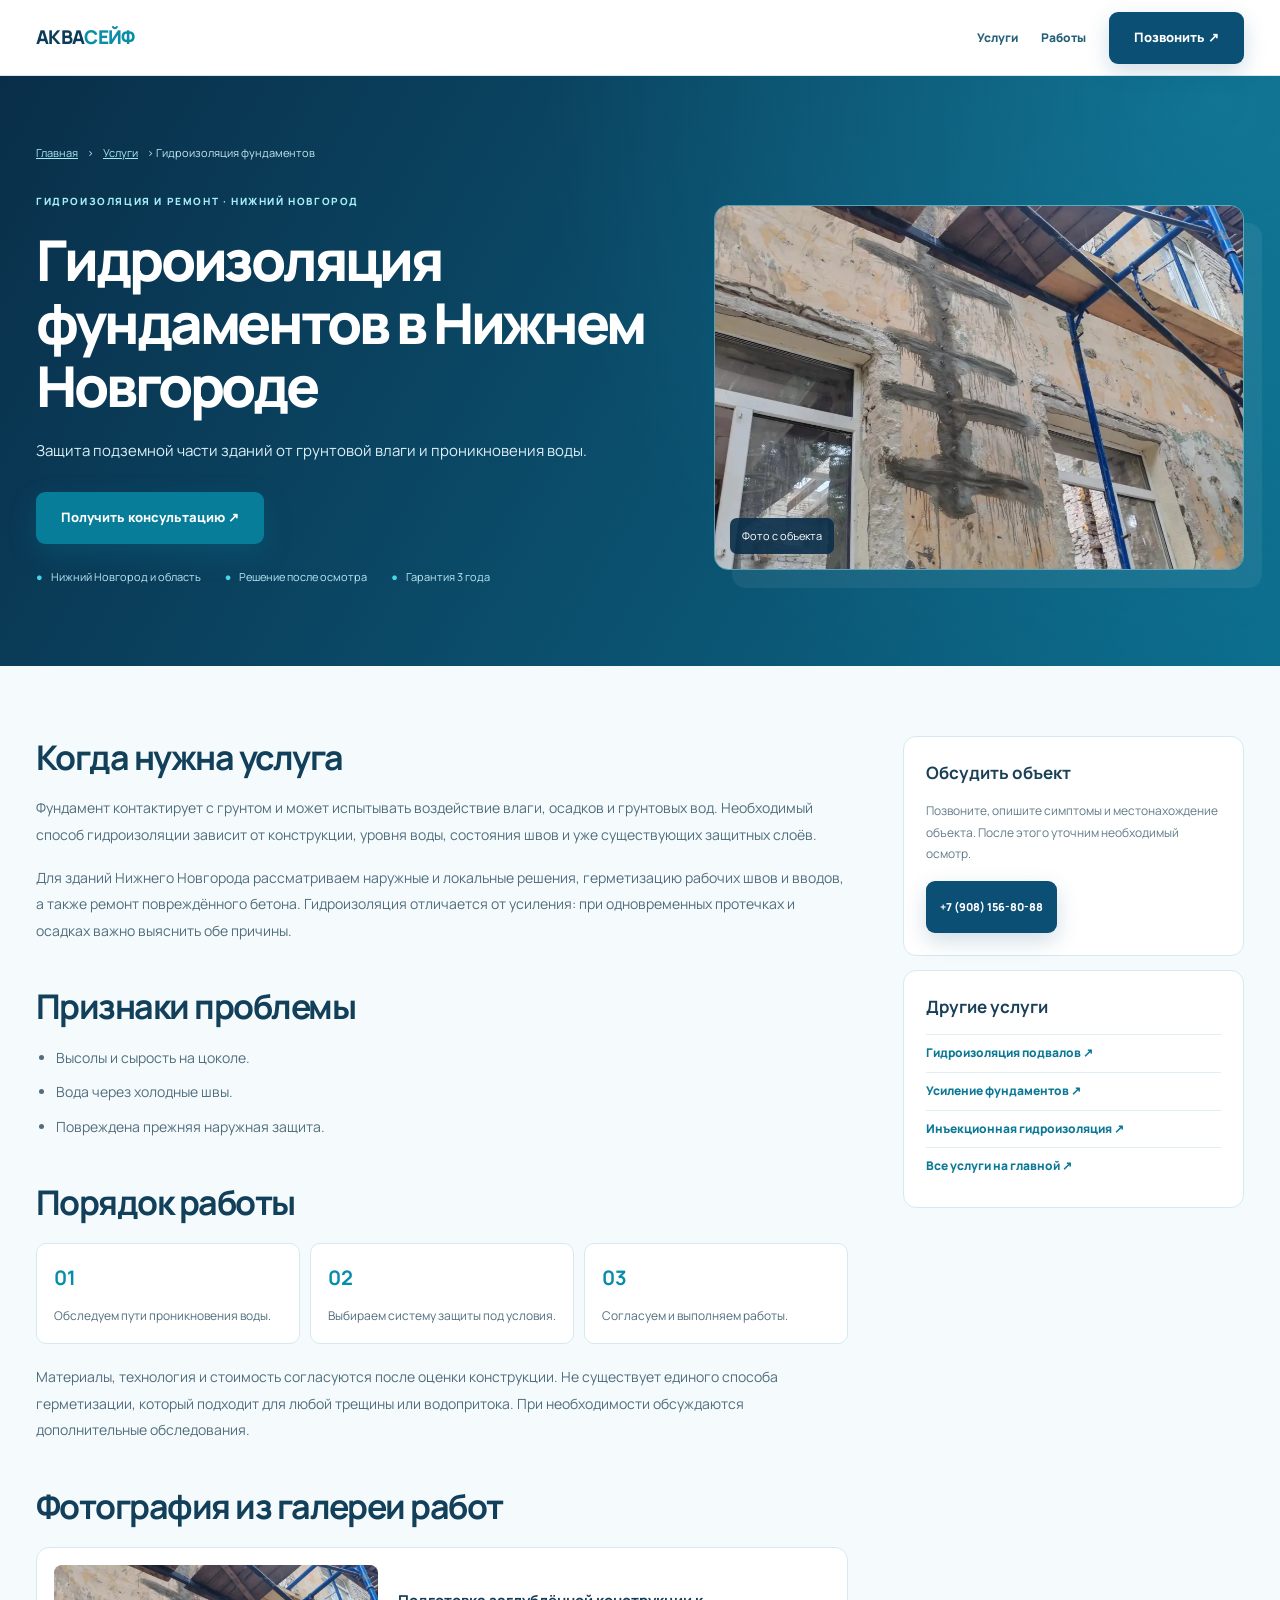
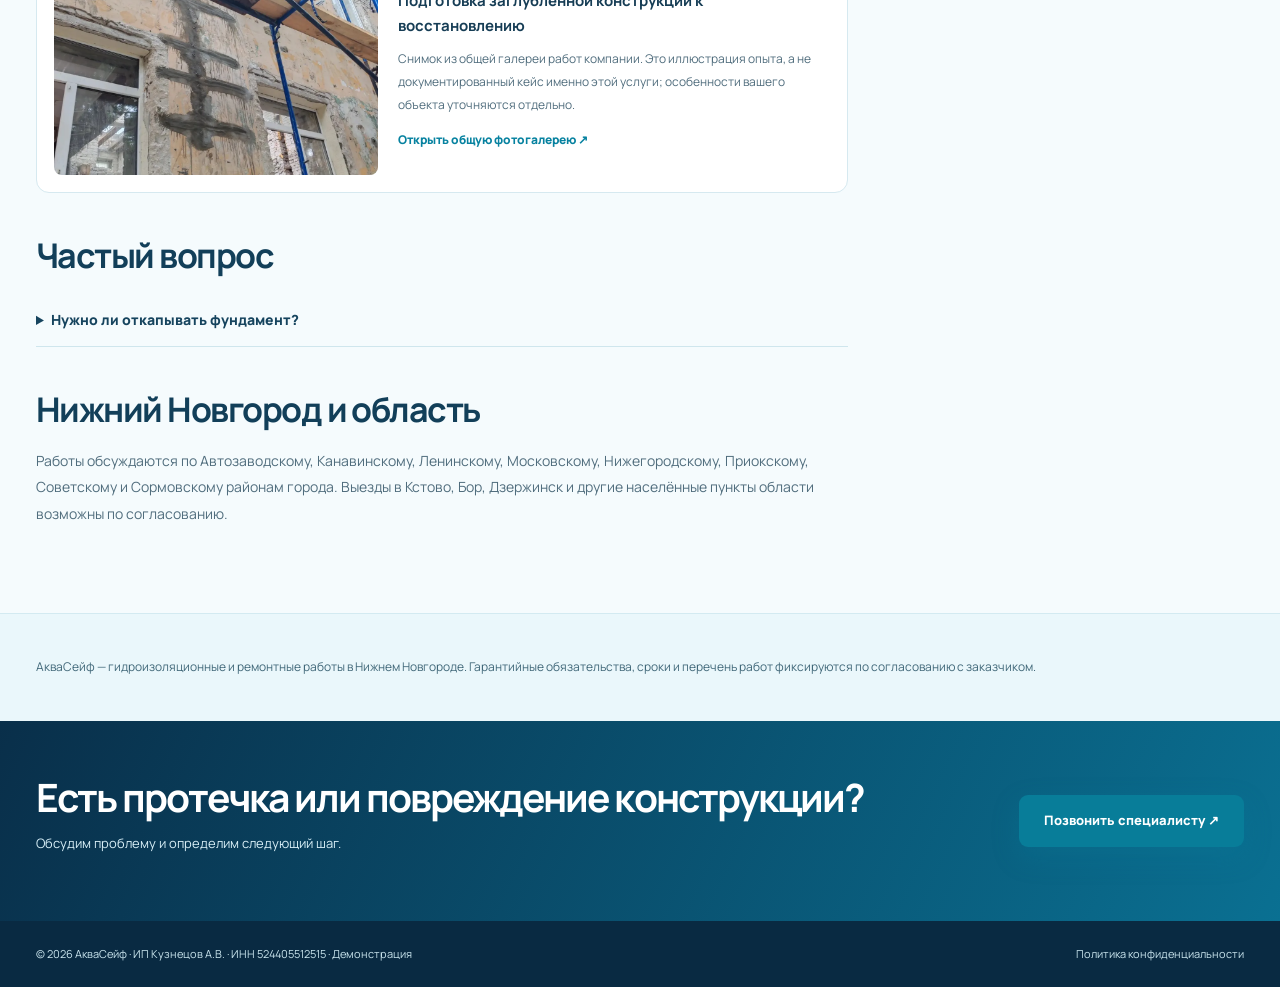
==== commit a22ba9a6: "content: clarify portfolio photo attribution on SEO service pages" ====
--- a/uslugi/gidroizolyatsiya-fundamentov/index.html
+++ b/uslugi/gidroizolyatsiya-fundamentov/index.html
@@ -18,7 +18,7 @@
 <h2>Признаки проблемы</h2><ul><li>Высолы и сырость на цоколе.</li><li>Вода через холодные швы.</li><li>Повреждена прежняя наружная защита.</li></ul>
 <h2>Порядок работы</h2><div class="seo-steps"><div><b>01</b><p>Обследуем пути проникновения воды.</p></div><div><b>02</b><p>Выбираем систему защиты под условия.</p></div><div><b>03</b><p>Согласуем и выполняем работы.</p></div></div>
 <p>Материалы, технология и стоимость согласуются после оценки конструкции. Не существует единого способа герметизации, который подходит для любой трещины или водопритока. При необходимости обсуждаются дополнительные обследования.</p>
-<h2>Фотография реального объекта</h2><div class="seo-case"><img src="../../assets/images/foundation-prep.webp" width="750" height="600" loading="lazy" alt="Подготовка заглублённой конструкции к восстановлению"><div><strong>Подготовка заглублённой конструкции к восстановлению</strong><p>Фотографии показывают этапы работ, а не универсально гарантированный результат. Узнайте больше в портфолио.</p><a href="../../index.html#case-seams">Посмотреть фотографии объекта ↗</a></div></div>
+<h2>Фотография из галереи работ</h2><div class="seo-case"><img src="../../assets/images/foundation-prep.webp" width="750" height="600" loading="lazy" alt="Подготовка заглублённой конструкции к восстановлению"><div><strong>Подготовка заглублённой конструкции к восстановлению</strong><p>Снимок из общей галереи работ компании. Это иллюстрация опыта, а не документированный кейс именно этой услуги; особенности вашего объекта уточняются отдельно.</p><a href="../../index.html#portfolio">Открыть общую фотогалерею ↗</a></div></div>
 <h2>Частый вопрос</h2><div class="seo-faq"><details><summary>Нужно ли откапывать фундамент?</summary><p>Не всегда. Локальные дефекты иногда устраняются изнутри, но для наружной защиты бывает нужен доступ к фундаменту.</p></details></div>
 <h2>Нижний Новгород и область</h2><p>Работы обсуждаются по Автозаводскому, Канавинскому, Ленинскому, Московскому, Нижегородскому, Приокскому, Советскому и Сормовскому районам города. Выезды в Кстово, Бор, Дзержинск и другие населённые пункты области возможны по согласованию.</p>
 </article><aside class="seo-side"><div class="seo-sidebox"><h3>Обсудить объект</h3><p>Позвоните, опишите симптомы и местонахождение объекта. После этого уточним необходимый осмотр.</p><a class="button button-dark" href="tel:+79081568088">+7 (908) 156-80-88</a></div><div class="seo-sidebox"><h3>Другие услуги</h3><a href="../gidroizolyatsiya-podvalov/">Гидроизоляция подвалов ↗</a><a href="../usilenie-fundamentov/">Усиление фундаментов ↗</a><a href="../inektsionnaya-gidroizolyatsiya/">Инъекционная гидроизоляция ↗</a><a href="../../index.html#services">Все услуги на главной ↗</a></div></aside></div></div>
